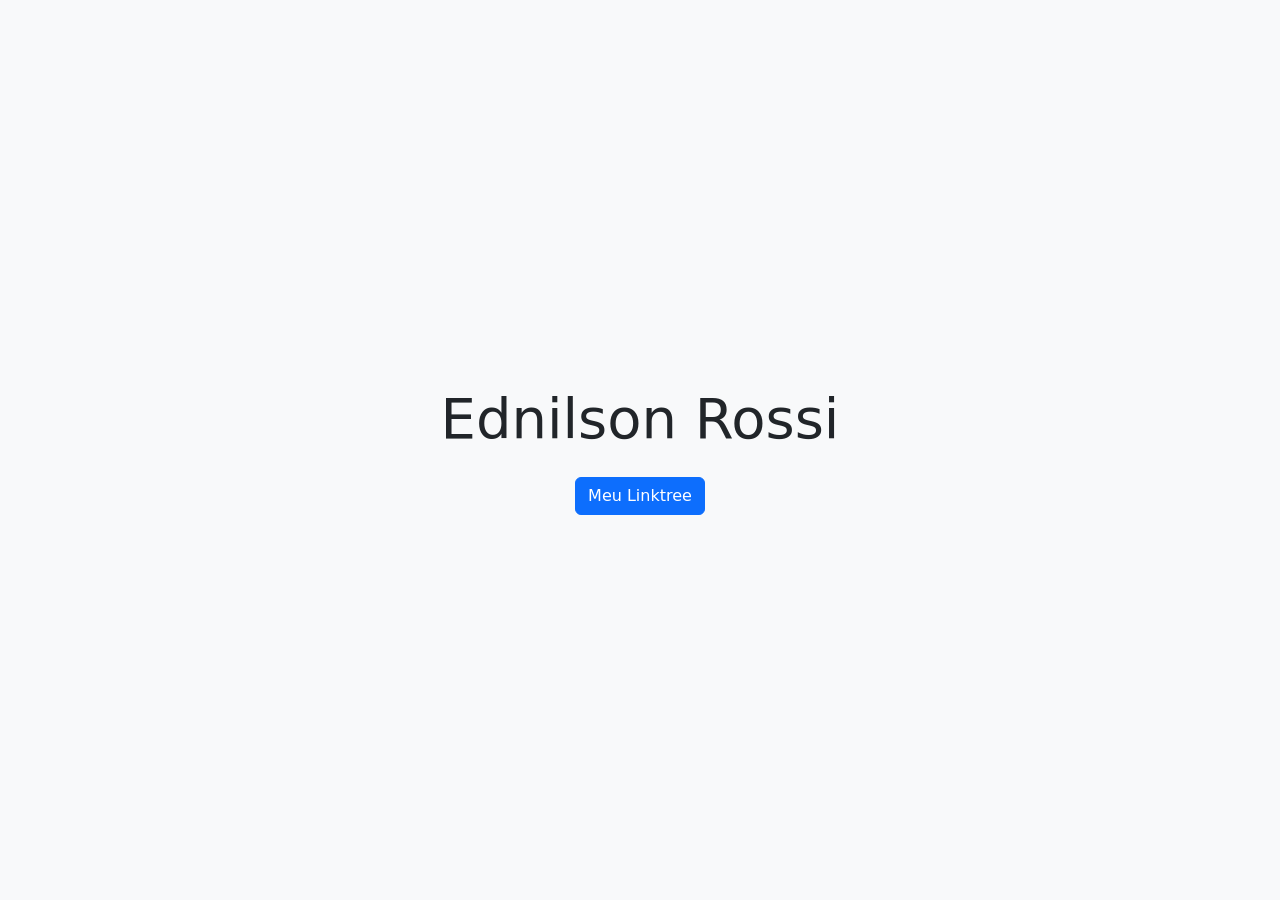
==== index.html @ 42f43d24 "página index.html apenas como ponto inicial" ====
<!DOCTYPE html>
<html lang="pt-br">
  <head>
    <meta charset="UTF-8" />
    <meta name="viewport" content="width=device-width, initial-scale=1.0" />
    <title>Ednilson Rossi</title>
    <link
      href="https://cdn.jsdelivr.net/npm/bootstrap@5.3.2/dist/css/bootstrap.min.css"
      rel="stylesheet"
    />
  </head>
  <body class="d-flex flex-column justify-content-center align-items-center vh-100 bg-light">
    <div class="text-center">
      <h1 class="display-4">Ednilson Rossi</h1>
      <a
        href="https://linktr.ee/ednilsonrossi"
        class="btn btn-primary mt-3"
        target="_blank"
        rel="noopener noreferrer"
      >
        Meu Linktree
      </a>
    </div>

    <script src="https://cdn.jsdelivr.net/npm/bootstrap@5.3.2/dist/js/bootstrap.bundle.min.js"></script>
  </body>
</html>
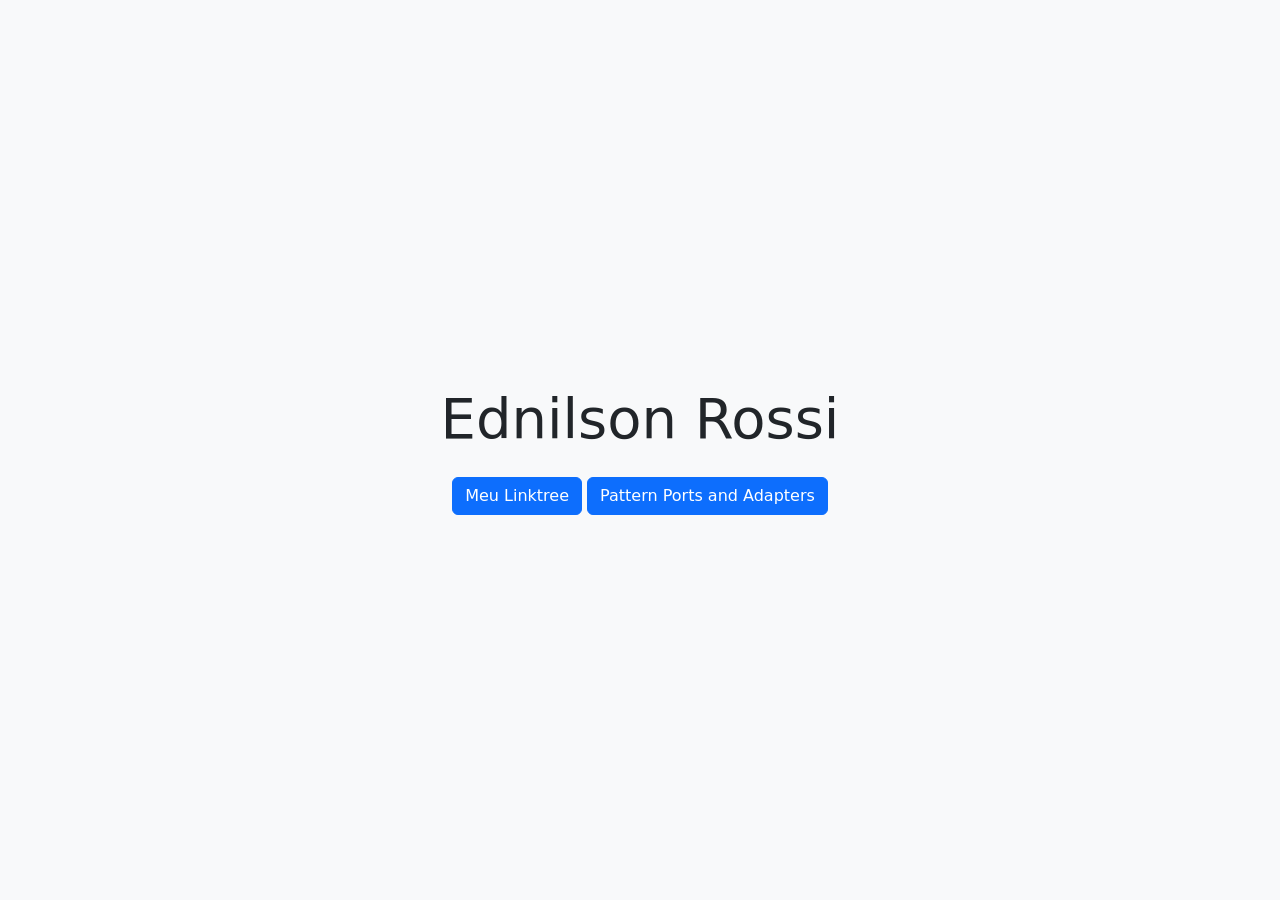
==== commit ba2baefa: "arquitetura hexagonal" ====
--- a/index.html
+++ b/index.html
@@ -20,6 +20,14 @@
       >
         Meu Linktree
       </a>
+      <a
+        href="/hexagonal-architecture/hexagonal-architecture.html"
+        class="btn btn-primary mt-3"
+        target="_blank"
+        rel="noopener noreferrer"
+      >
+        Pattern Ports and Adapters
+      </a>
     </div>
 
     <script src="https://cdn.jsdelivr.net/npm/bootstrap@5.3.2/dist/js/bootstrap.bundle.min.js"></script>
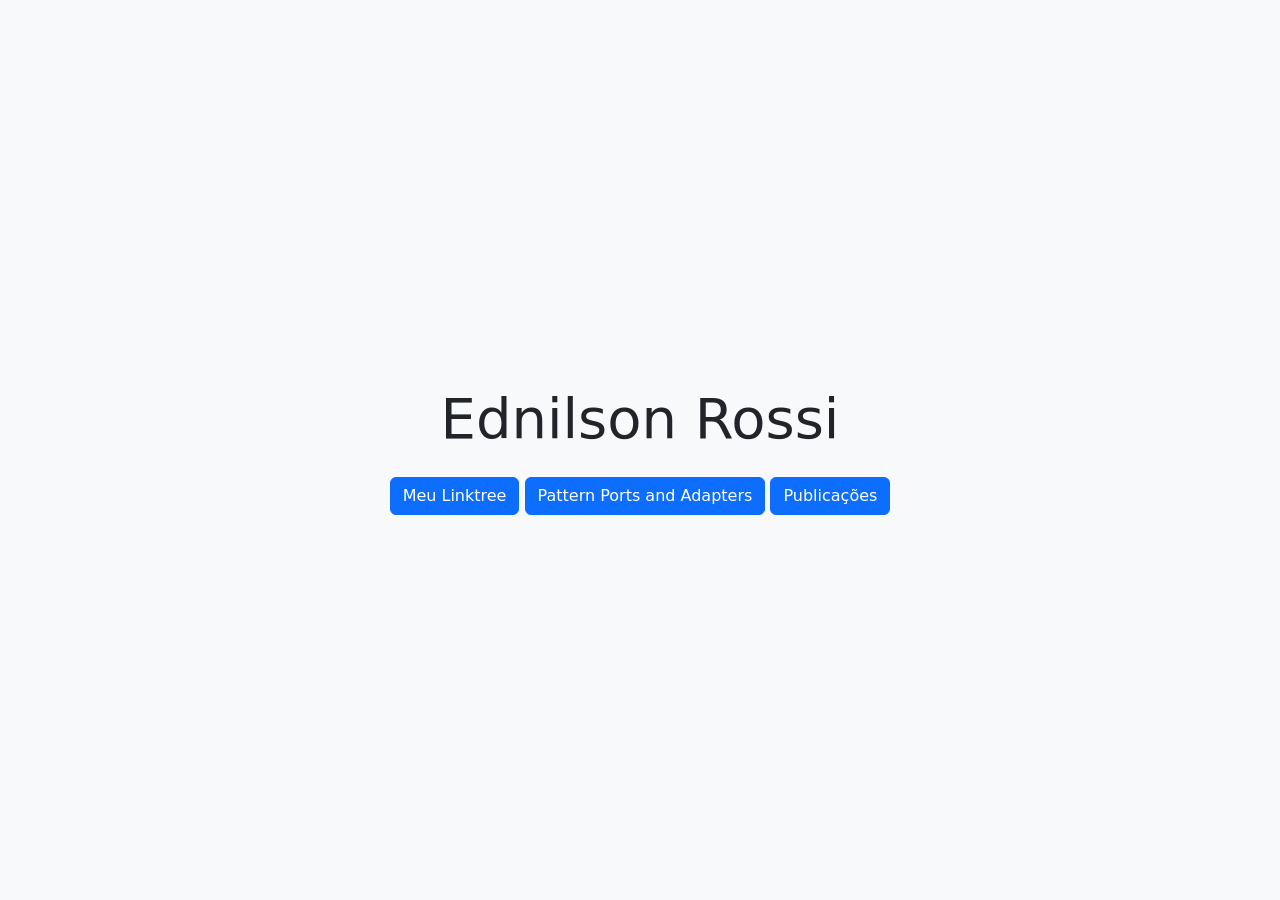
==== commit d31b6943: "Link para publicações na index" ====
--- a/index.html
+++ b/index.html
@@ -28,6 +28,13 @@
       >
         Pattern Ports and Adapters
       </a>
+      <a
+        href="/publications/PublicacoesEdnilsonRossi.html"
+        class="btn btn-primary mt-3"
+        rel="noopener noreferrer"
+      >
+        Publicações
+      </a>
     </div>
 
     <script src="https://cdn.jsdelivr.net/npm/bootstrap@5.3.2/dist/js/bootstrap.bundle.min.js"></script>
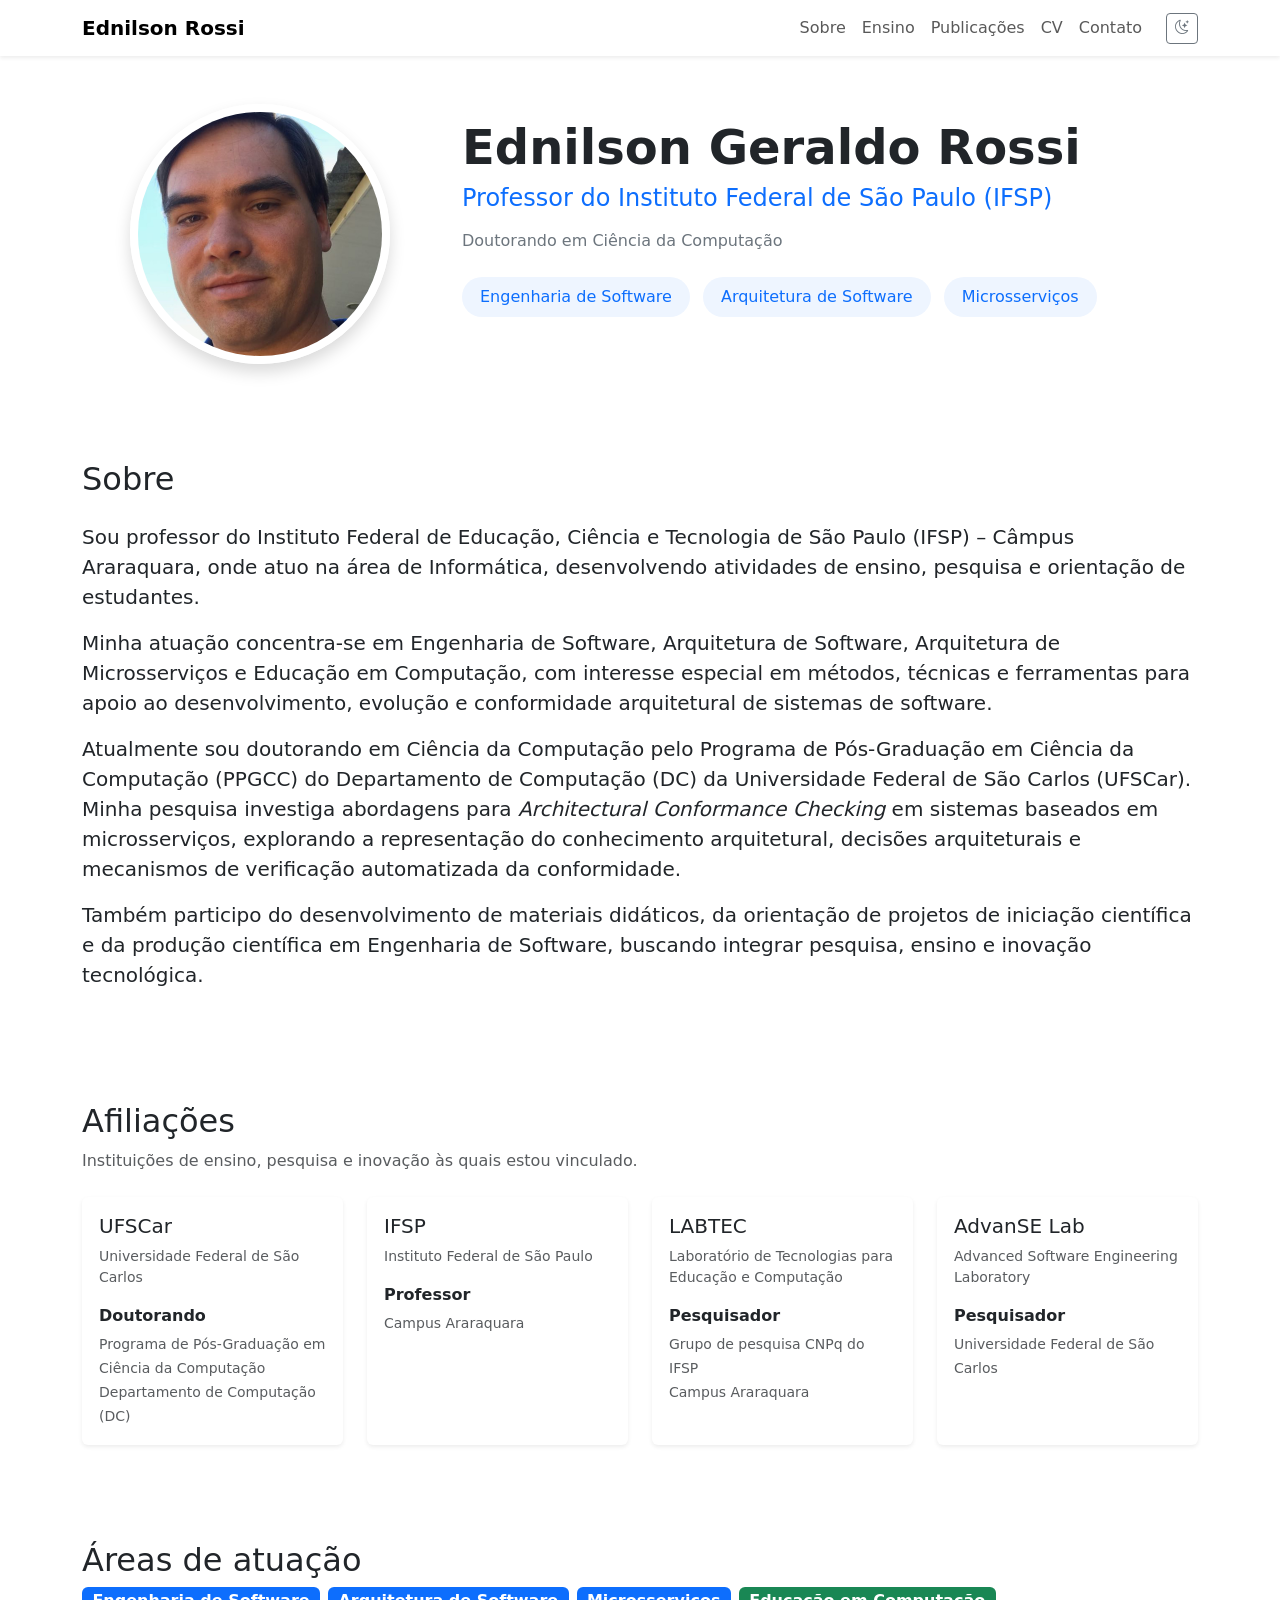
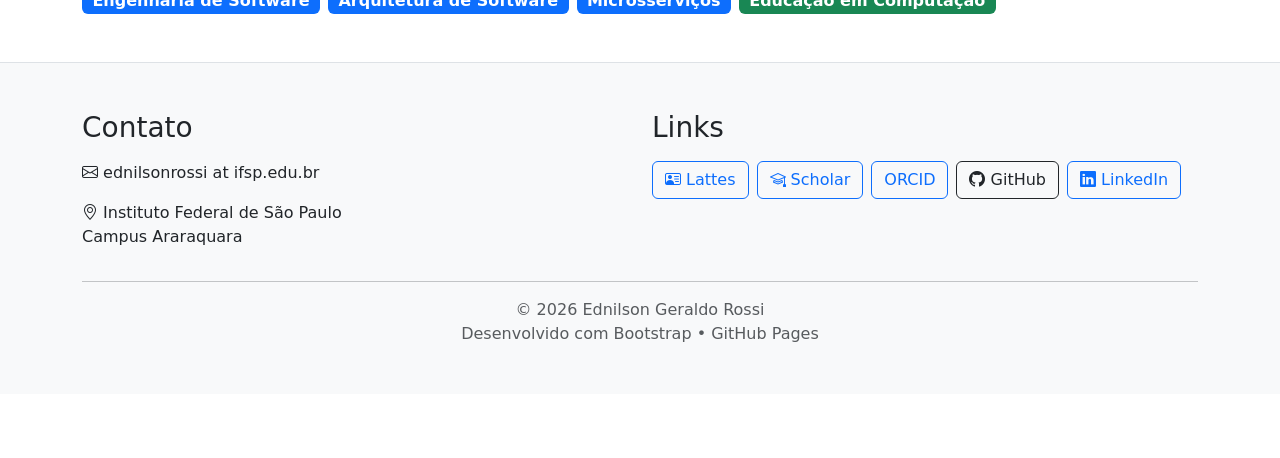
==== commit 797e1954: "página inicial" ====
--- a/index.html
+++ b/index.html
@@ -1,42 +1,487 @@
-<!DOCTYPE html>
-<html lang="pt-br">
-  <head>
-    <meta charset="UTF-8" />
-    <meta name="viewport" content="width=device-width, initial-scale=1.0" />
-    <title>Ednilson Rossi</title>
-    <link
-      href="https://cdn.jsdelivr.net/npm/bootstrap@5.3.2/dist/css/bootstrap.min.css"
-      rel="stylesheet"
-    />
-  </head>
-  <body class="d-flex flex-column justify-content-center align-items-center vh-100 bg-light">
-    <div class="text-center">
-      <h1 class="display-4">Ednilson Rossi</h1>
-      <a
-        href="https://linktr.ee/ednilsonrossi"
-        class="btn btn-primary mt-3"
-        target="_blank"
-        rel="noopener noreferrer"
-      >
-        Meu Linktree
-      </a>
-      <a
-        href="/hexagonal-architecture/hexagonal-architecture.html"
-        class="btn btn-primary mt-3"
-        target="_blank"
-        rel="noopener noreferrer"
-      >
-        Pattern Ports and Adapters
-      </a>
-      <a
-        href="/publications/PublicacoesEdnilsonRossi.html"
-        class="btn btn-primary mt-3"
-        rel="noopener noreferrer"
-      >
-        Publicações
-      </a>
-    </div>
-
-    <script src="https://cdn.jsdelivr.net/npm/bootstrap@5.3.2/dist/js/bootstrap.bundle.min.js"></script>
-  </body>
-</html>
+<!doctype html>
+<html lang="pt-BR" data-bs-theme="light">
+
+<head>
+    <meta charset="utf-8">
+    <meta name="viewport" content="width=device-width,initial-scale=1">
+    <title>Ednilson Geraldo Rossi</title>
+    <link href="https://cdn.jsdelivr.net/npm/bootstrap@5.3.3/dist/css/bootstrap.min.css" rel="stylesheet">
+    <link href="https://cdn.jsdelivr.net/npm/bootstrap-icons@1.11.3/font/bootstrap-icons.css" rel="stylesheet">
+    <link href="css/style.css" rel="stylesheet">
+</head>
+
+<body>
+    <nav class="navbar navbar-expand-lg bg-body sticky-top shadow-sm">
+
+        <div class="container">
+
+            <a class="navbar-brand fw-bold" href="index.html">
+                Ednilson Rossi
+            </a>
+
+            <button class="navbar-toggler" data-bs-toggle="collapse" data-bs-target="#navbar">
+
+                <span class="navbar-toggler-icon"></span>
+
+            </button>
+
+            <div class="collapse navbar-collapse" id="navbar">
+
+                <ul class="navbar-nav ms-auto align-items-lg-center">
+
+                    <li class="nav-item">
+                        <a class="nav-link" href="#about">
+                            Sobre
+                        </a>
+                    </li>
+
+                    <li class="nav-item">
+                        <a class="nav-link" href="ensino.html">
+                            Ensino
+                        </a>
+                    </li>
+
+                    <li class="nav-item">
+                        <a class="nav-link" href="publications/publications.html">
+                            Publicações
+                        </a>
+                    </li>
+
+                    <li class="nav-item">
+                        <a class="nav-link" href="http://lattes.cnpq.br/9904327645638055" target="_blank">
+                            CV
+                        </a>
+                    </li>
+
+                    <li class="nav-item">
+                        <a class="nav-link" href="#contact">
+                            Contato
+                        </a>
+                    </li>
+
+                    <li class="nav-item ms-lg-3">
+
+                        <button id="themeToggle" class="btn btn-outline-secondary btn-sm">
+
+                            <i class="bi bi-moon-stars"></i>
+
+                        </button>
+
+                    </li>
+
+                </ul>
+
+            </div>
+
+        </div>
+
+    </nav>
+
+
+    <header class="container py-5">
+
+        <div class="row align-items-center gy-4">
+
+            <!-- Foto -->
+            <div class="col-lg-4 text-center">
+                <img src="assets/img/profile.jpg" class="img-fluid rounded-circle shadow profile-photo"
+                    alt="Ednilson Geraldo Rossi">
+            </div>
+
+            <!-- Informações -->
+            <div class="col-lg-8">
+                <h1 class="display-5 fw-bold mb-2">
+                    Ednilson Geraldo Rossi
+                </h1>
+                <h4 class="text-primary mb-3">
+                    Professor do Instituto Federal de São Paulo (IFSP)
+                </h4>
+                <p class="text-secondary mb-4">
+                    Doutorando em Ciência da Computação
+                </p>
+                <div class="mb-4">
+                    <span class="area-tag">
+                        Engenharia de Software
+                    </span>
+                    <span class="area-tag">
+                        Arquitetura de Software
+                    </span>
+                    <span class="area-tag">
+                        Microsserviços
+                    </span>
+                </div>
+
+
+            </div>
+        </div>
+    </header>
+
+    <section id="about" class="py-5">
+        <div class="container">
+            <div class="row">
+
+                <!-- Sobre -->
+                <div class="col">
+                    <h2 class="mb-4">
+                        Sobre
+                    </h2>
+                    <p class="lead">
+                        Sou professor do <strong>Instituto Federal de Educação, Ciência e Tecnologia de São Paulo (IFSP)
+                            – Câmpus Araraquara</strong>, onde atuo na área de Informática, desenvolvendo atividades de
+                        ensino, pesquisa e orientação de estudantes.
+                    </p>
+                    <p class="lead">
+                        Minha atuação concentra-se em <strong>Engenharia de Software</strong>,
+                        <strong>Arquitetura de Software</strong>,
+                        <strong>Arquitetura de Microsserviços</strong> e
+                        <strong>Educação em Computação</strong>,
+                        com interesse especial em métodos, técnicas e ferramentas para apoio ao desenvolvimento,
+                        evolução e conformidade arquitetural de sistemas de software.
+                    </p>
+                    <p class="lead">
+                        Atualmente sou <strong>doutorando em Ciência da Computação</strong> pelo
+                        <strong>Programa de Pós-Graduação em Ciência da Computação (PPGCC)</strong>
+                        do <strong>Departamento de Computação (DC)</strong> da
+                        <strong>Universidade Federal de São Carlos (UFSCar)</strong>.
+                        Minha pesquisa investiga abordagens para
+                        <em>Architectural Conformance Checking</em> em sistemas baseados em
+                        microsserviços, explorando a representação do conhecimento arquitetural,
+                        decisões arquiteturais e mecanismos de verificação automatizada da conformidade.
+                    </p>
+                    <p class="lead">
+                        Também participo do desenvolvimento de materiais didáticos, da orientação
+                        de projetos de iniciação científica e da produção científica em Engenharia
+                        de Software, buscando integrar pesquisa, ensino e inovação tecnológica.
+                    </p>
+                </div>
+            </div>
+
+        </div>
+
+    </section>
+
+
+    <!-- =========================
+     AFILIAÇÕES
+    ========================== -->
+
+    <section id="affiliations" class="py-5">
+
+        <div class="container">
+
+            <div class="row">
+
+                <div class="col-lg-12">
+
+                    <h2 class="mb-2">
+                        Afiliações
+                    </h2>
+
+                    <p class="text-muted mb-4">
+                        Instituições de ensino, pesquisa e inovação às quais estou vinculado.
+                    </p>
+
+                </div>
+
+            </div>
+
+            <div class="row g-4">
+
+                <!-- UFSCar -->
+
+                <div class="col-md-6 col-xl-3">
+
+                    <a href="https://www.ppgcc.ufscar.br/" target="_blank" class="text-decoration-none">
+
+                        <div class="card affiliation-card h-100 shadow-sm">
+
+                            <div class="card-body">
+
+                                <!-- <div class="d-flex justify-content-between align-items-start mb-3">
+
+                                    <img src="assets/img/logos/ufscar.svg" alt="UFSCar" class="affiliation-logo">
+
+                                    <i class="bi bi-box-arrow-up-right text-secondary"></i>
+
+                                </div> -->
+
+                                <h5 class="card-title">
+                                    UFSCar
+                                </h5>
+
+                                <p class="text-muted small mb-3">
+                                    Universidade Federal de São Carlos
+                                </p>
+
+                                <p class="mb-1">
+
+                                    <strong>Doutorando</strong>
+
+                                </p>
+
+                                <small class="text-muted">
+
+                                    Programa de Pós-Graduação em Ciência da Computação
+
+                                    <br>
+
+                                    Departamento de Computação (DC)
+
+                                </small>
+
+                            </div>
+
+                        </div>
+
+                    </a>
+
+                </div>
+
+                <!-- IFSP -->
+
+                <div class="col-md-6 col-xl-3">
+
+                    <a href="https://arq.ifsp.edu.br/" target="_blank" class="text-decoration-none">
+
+                        <div class="card affiliation-card h-100 shadow-sm">
+
+                            <div class="card-body">
+
+                                <!-- <div class="d-flex justify-content-between align-items-start mb-3">
+
+                                    <img src="assets/img/logos/ifsp.svg" alt="IFSP" class="affiliation-logo">
+
+                                    <i class="bi bi-box-arrow-up-right text-secondary"></i>
+
+                                </div> -->
+
+                                <h5 class="card-title">
+                                    IFSP
+                                </h5>
+
+                                <p class="text-muted small mb-3">
+                                    Instituto Federal de São Paulo
+                                </p>
+
+                                <p class="mb-1">
+
+                                    <strong>Professor</strong>
+
+                                </p>
+
+                                <small class="text-muted">
+
+                                    Campus Araraquara
+
+                                </small>
+
+                            </div>
+
+                        </div>
+
+                    </a>
+
+                </div>
+
+                <!-- LABTEC -->
+
+                <div class="col-md-6 col-xl-3">
+
+                    <a href="https://arq.ifsp.edu.br/labtec" target="_blank" class="text-decoration-none">
+
+                        <div class="card affiliation-card h-100 shadow-sm">
+
+                            <div class="card-body">
+
+                                <!-- <div class="d-flex justify-content-between align-items-start mb-3">
+
+                                    <img src="assets/img/logos/labtec.svg" alt="LABTEC" class="affiliation-logo">
+
+                                    <i class="bi bi-box-arrow-up-right text-secondary"></i>
+
+                                </div> -->
+
+                                <h5 class="card-title">
+                                    LABTEC
+                                </h5>
+
+                                <p class="text-muted small mb-3">
+                                    Laboratório de Tecnologias para Educação e Computação
+                                </p>
+
+                                <p class="mb-1">
+
+                                    <strong>Pesquisador</strong>
+
+                                </p>
+
+                                <small class="text-muted">
+
+                                    Grupo de pesquisa CNPq do IFSP
+                                    <br>
+                                    Campus Araraquara
+
+                                </small>
+
+                            </div>
+
+                        </div>
+
+                    </a>
+
+                </div>
+
+                <!-- AdvanSE -->
+
+                <div class="col-md-6 col-xl-3">
+
+                    <a href="https://www.advanse.ufscar.br/pt-br" target="_blank" class="text-decoration-none">
+
+                        <div class="card affiliation-card h-100 shadow-sm">
+
+                            <div class="card-body">
+
+                                <!-- <div class="d-flex justify-content-between align-items-start mb-3">
+
+                                    <img src="assets/img/logos/advanse.svg" alt="AdvanSE" class="affiliation-logo">
+
+                                    <i class="bi bi-box-arrow-up-right text-secondary"></i>
+
+                                </div> -->
+
+                                <h5 class="card-title">
+                                    AdvanSE Lab
+                                </h5>
+
+                                <p class="text-muted small mb-3">
+                                    Advanced Software Engineering Laboratory
+                                </p>
+
+                                <p class="mb-1">
+
+                                    <strong>Pesquisador</strong>
+
+                                </p>
+
+                                <small class="text-muted">
+
+                                    Universidade Federal de São Carlos
+
+                                </small>
+
+                            </div>
+
+                        </div>
+
+                    </a>
+
+                </div>
+
+            </div>
+
+        </div>
+
+    </section>
+
+
+
+
+
+
+
+    <main class="container">
+
+        <section class="mt-5">
+            <h2>Áreas de atuação</h2>
+            <div class="d-flex flex-wrap gap-2">
+                <span class="badge text-bg-primary">Engenharia de Software</span>
+                <span class="badge text-bg-primary">Arquitetura de Software</span>
+                <span class="badge text-bg-primary">Microsserviços</span>
+                <span class="badge text-bg-success">Educação em Computação</span>
+            </div>
+        </section>
+    </main>
+
+
+
+    <footer id="contact" class="bg-body-tertiary mt-5 border-top">
+
+        <div class="container py-5">
+
+            <div class="row gy-4">
+
+                <div class="col-lg-6">
+
+                    <h3 class="mb-3">
+                        Contato
+                    </h3>
+
+                    <p>
+                        <i class="bi bi-envelope"></i>
+                        ednilsonrossi at ifsp.edu.br
+                    </p>
+
+                    <p>
+                        <i class="bi bi-geo-alt"></i>
+                        Instituto Federal de São Paulo<br>
+                        Campus Araraquara
+                    </p>
+
+                </div>
+
+                <div class="col-lg-6">
+
+                    <h3 class="mb-3">
+                        Links
+                    </h3>
+
+                    <div class="d-flex flex-wrap gap-2">
+                        <a class="btn btn-outline-primary" href="http://lattes.cnpq.br/9904327645638055"
+                            target="_blank">
+                            <i class="bi bi-person-vcard"></i>
+                            Lattes
+                        </a>
+                        <a class="btn btn-outline-primary"
+                            href="https://scholar.google.com/citations?user=kDh4M1sAAAAJ&hl=pt-BR" target="_blank">
+                            <i class="bi bi-mortarboard"></i>
+                            Scholar
+                        </a>
+                        <a class="btn btn-outline-primary" href="https://orcid.org/0009-0006-0477-3010" target="_blank">
+                            ORCID
+                        </a>
+                        <a class="btn btn-outline-dark" href="https://github.com/ednilsonrossi" target="_blank">
+                            <i class="bi bi-github"></i>
+                            GitHub
+                        </a>
+                        <a class="btn btn-outline-primary" href="www.linkedin.com/in/ednilsonrossi">
+                            <i class="bi bi-linkedin"></i>
+                            LinkedIn
+                        </a>
+                    </div>
+
+                </div>
+
+            </div>
+
+            <hr>
+
+            <div class="text-center text-muted">
+
+                © 2026 Ednilson Geraldo Rossi
+
+                <br>
+
+                Desenvolvido com Bootstrap • GitHub Pages
+
+            </div>
+
+        </div>
+
+    </footer>
+
+
+
+    <script src="js/main.js"></script>
+</body>
+
+</html>
--- a/css/style.css
+++ b/css/style.css
@@ -0,0 +1,64 @@
+body{padding-bottom:4rem}.badge{font-size:1rem}
+
+.profile-photo{
+
+    width:260px;
+    height:260px;
+
+    object-fit:cover;
+
+    border:8px solid white;
+
+    box-shadow:0 10px 25px rgba(0,0,0,.15);
+
+}
+
+.area-tag{
+
+    display:inline-block;
+
+    padding:8px 18px;
+
+    border-radius:25px;
+
+    background:#eef5ff;
+
+    color:#0d6efd;
+
+    font-weight:500;
+
+    margin-right:8px;
+
+    margin-bottom:8px;
+
+}
+
+.affiliation-card{
+
+    transition:all .25s ease;
+
+    cursor:pointer;
+
+    border:1px solid transparent;
+
+}
+
+.affiliation-card:hover{
+
+    transform:translateY(-6px);
+
+    box-shadow:0 .75rem 2rem rgba(0,0,0,.15);
+
+    border-color:var(--bs-primary);
+
+}
+
+.affiliation-logo{
+
+    width:48px;
+
+    height:48px;
+
+    object-fit:contain;
+
+}
